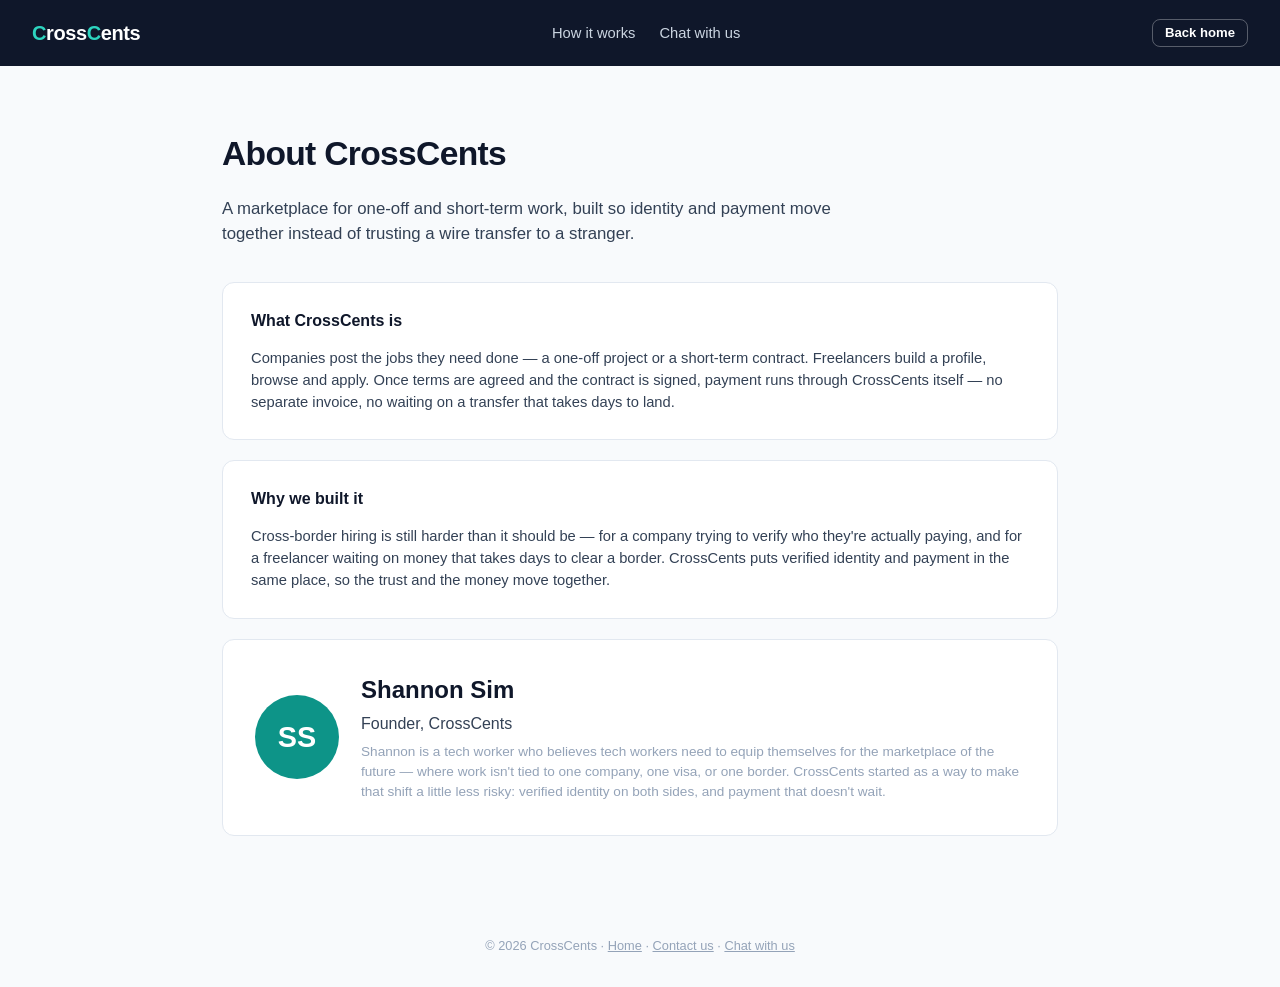
==== about.html @ 7cda4a00 "Pivot to a job marketplace: browse/apply/profiles, and a wider front-page redesign - New pages: abou" ====
<!DOCTYPE html>
<html lang="en">
<head>
  <meta charset="UTF-8" />
  <meta name="viewport" content="width=device-width, initial-scale=1.0" />
  <title>CrossCents — About us</title>
  <link rel="icon" type="image/svg+xml" href="favicon.svg" />
  <link rel="stylesheet" href="css/styles.css" />
</head>
<body>

  <nav class="nav">
    <a class="logo" href="index.html"><span class="logo-text"><span class="logo-c">C</span>ross<span class="logo-c">C</span>ents</span></a>
    <div class="nav-links">
      <a href="index.html#how-it-works">How it works</a>
      <a href="chat.html">Chat with us</a>
    </div>
    <div class="nav-actions">
      <a class="btn btn-secondary btn-sm" href="index.html">Back home</a>
    </div>
  </nav>

  <div class="page-narrow">
    <h1 style="font-size:2.1rem; letter-spacing:-0.02em; margin-bottom:8px;">About CrossCents</h1>
    <p style="color:var(--navy-soft); font-size:1.05rem; max-width:640px; margin-bottom:36px;">
      A marketplace for one-off and short-term work, built so identity and payment
      move together instead of trusting a wire transfer to a stranger.
    </p>

    <div class="profile-section">
      <h3>What CrossCents is</h3>
      <p>
        Companies post the jobs they need done — a one-off project or a short-term
        contract. Freelancers build a profile, browse and apply. Once terms are
        agreed and the contract is signed, payment runs through CrossCents itself —
        no separate invoice, no waiting on a transfer that takes days to land.
      </p>
    </div>

    <div class="profile-section">
      <h3>Why we built it</h3>
      <p>
        Cross-border hiring is still harder than it should be — for a company trying
        to verify who they're actually paying, and for a freelancer waiting on money
        that takes days to clear a border. CrossCents puts verified identity and
        payment in the same place, so the trust and the money move together.
      </p>
    </div>

    <div class="profile-header" style="margin-top:8px;">
      <div class="profile-avatar">SS</div>
      <div>
        <h2>Shannon Sim</h2>
        <div class="headline">Founder, CrossCents</div>
        <div class="meta">
          Shannon is a tech worker who believes tech workers need to equip
          themselves for the marketplace of the future — where work isn't tied to
          one company, one visa, or one border. CrossCents started as a way to make
          that shift a little less risky: verified identity on both sides, and
          payment that doesn't wait.
        </div>
      </div>
    </div>
  </div>

  <div class="footer">
    © 2026 CrossCents · <a href="index.html">Home</a> · <a href="contact.html">Contact us</a> · <a href="chat.html">Chat with us</a>
  </div>

</body>
</html>
---- css/styles.css ----
/* CrossCents — shared styles
   Palette: deep navy for text/headers, emerald for money/CTA, soft neutral background */

:root {
  --navy: #0f172a;
  --navy-soft: #334155;
  --emerald: #2dd4bf;
  --emerald-rgb: 45, 212, 191;
  --emerald-dark: #0d9488;
  --bg: #f8fafc;
  --card: #ffffff;
  --border: #e2e8f0;
  --danger: #dc2626;
  --amber: #d97706;
  --radius: 12px;
  --shadow: 0 1px 3px rgba(15, 23, 42, 0.08), 0 1px 2px rgba(15, 23, 42, 0.06);
}

* { box-sizing: border-box; }

body {
  margin: 0;
  font-family: -apple-system, BlinkMacSystemFont, "Segoe UI", Roboto, Helvetica, Arial, sans-serif;
  background: var(--bg);
  color: var(--navy);
  line-height: 1.5;
}

a { color: inherit; text-decoration: none; }

/* Nav */
.nav {
  display: flex;
  align-items: center;
  justify-content: space-between;
  padding: 18px 32px;
  background: var(--navy);
  color: white;
}

.logo {
  font-weight: 700;
  font-size: 1.25rem;
  letter-spacing: -0.02em;
  display: flex;
  align-items: center;
  gap: 8px;
  color: inherit;
}

.logo .logo-c { color: var(--emerald); }

.nav-links {
  display: flex;
  gap: 24px;
  align-items: center;
}

.nav-links a {
  color: #cbd5e1;
  font-size: 0.92rem;
}

.nav-links a:hover { color: white; }

.nav-actions { display: flex; align-items: center; gap: 10px; }

/* Buttons */
.btn {
  display: inline-flex;
  align-items: center;
  justify-content: center;
  padding: 10px 18px;
  border-radius: 8px;
  font-size: 0.92rem;
  font-weight: 600;
  line-height: 1;
  border: 1px solid transparent;
  cursor: pointer;
  transition: opacity 0.15s ease;
  vertical-align: middle;
}

.btn:hover { opacity: 0.9; }

.btn-primary {
  background: var(--emerald);
  color: white;
}

.btn-secondary {
  background: transparent;
  color: white;
  border-color: rgba(255, 255, 255, 0.3);
}

.btn-outline {
  background: transparent;
  color: var(--navy);
  border-color: var(--border);
}

.btn-block { width: 100%; }
.btn-danger { background: var(--danger); color: white; }
.btn-sm { padding: 6px 12px; font-size: 0.82rem; }

/* Layout */
.page {
  max-width: 1200px;
  margin: 0 auto;
  padding: 40px 32px;
}

.page-narrow {
  max-width: 900px;
  margin: 0 auto;
  padding: 40px 32px;
}

.center-page {
  min-height: calc(100vh - 66px);
  display: flex;
  align-items: center;
  justify-content: center;
  padding: 40px 20px;
}

/* Hero */
.hero {
  text-align: center;
  padding: 72px 20px 40px;
  max-width: 980px;
  margin: 0 auto;
}

.hero h1 {
  font-size: clamp(2.1rem, 5vw, 3.4rem);
  letter-spacing: -0.03em;
  margin-bottom: 20px;
  max-width: 100%;
}

.hero p {
  font-size: 1.2rem;
  color: var(--navy-soft);
  max-width: 640px;
  margin: 0 auto 36px;
}

.hero-actions {
  display: flex;
  gap: 14px;
  justify-content: center;
  margin-bottom: 36px;
}

.hero-actions .btn {
  padding: 14px 28px;
  font-size: 1.05rem;
}

.hero-actions .btn-outline { border-color: var(--border); }

/* Hero search bar */
.hero-search {
  display: flex;
  align-items: center;
  gap: 8px;
  background: var(--card);
  border: 1px solid var(--border);
  border-radius: 999px;
  padding: 8px 8px 8px 22px;
  box-shadow: var(--shadow);
  max-width: 620px;
  margin: 0 auto 20px;
}

.hero-search input {
  flex: 1;
  border: none;
  outline: none;
  font-size: 1rem;
  padding: 10px 0;
  background: transparent;
  color: var(--navy);
  font-family: inherit;
}

.hero-search input::placeholder { color: #94a3b8; }

.hero-search .btn { padding: 11px 22px; white-space: nowrap; }

/* Category chips */
.category-row {
  display: flex;
  flex-wrap: wrap;
  gap: 10px;
  justify-content: center;
  margin-bottom: 8px;
}

.category-chip {
  display: inline-flex;
  align-items: center;
  padding: 7px 16px;
  border-radius: 999px;
  border: 1px solid var(--border);
  background: var(--card);
  color: var(--navy-soft);
  font-size: 0.85rem;
  font-weight: 600;
  cursor: pointer;
  transition: all 0.15s ease;
}

.category-chip:hover { border-color: var(--emerald); color: var(--emerald-dark); }
.category-chip.active { background: var(--navy); color: white; border-color: var(--navy); }

/* Hero animated visual */
.hero-visual {
  position: relative;
  max-width: 340px;
  height: 160px;
  margin: 8px auto 44px;
}

.hero-visual-scene {
  position: absolute;
  inset: 0;
  display: flex;
  align-items: center;
  gap: 14px;
  background: var(--card);
  border: 1px solid var(--border);
  border-radius: var(--radius);
  box-shadow: var(--shadow);
  padding: 20px 24px;
  opacity: 0;
  animation: heroSceneCycle 9s infinite;
}

.hero-visual-scene .avatar {
  flex-shrink: 0;
  width: 44px;
  height: 44px;
  border-radius: 50%;
  display: flex;
  align-items: center;
  justify-content: center;
  font-weight: 700;
  font-size: 0.95rem;
  color: white;
}

.hero-visual-scene .scene-text .scene-title { font-weight: 700; font-size: 0.95rem; margin-bottom: 2px; }
.hero-visual-scene .scene-text .scene-sub { font-size: 0.82rem; color: var(--navy-soft); }

.hero-visual-scene.scene-1 { animation-delay: 0s; }
.hero-visual-scene.scene-2 { animation-delay: 3s; }
.hero-visual-scene.scene-3 { animation-delay: 6s; }

.hero-visual-scene.scene-1 .avatar { background: var(--navy-soft); }
.hero-visual-scene.scene-2 .avatar { background: var(--amber); }
.hero-visual-scene.scene-3 .avatar { background: var(--emerald-dark); }

@keyframes heroSceneCycle {
  0%   { opacity: 0; transform: translateY(10px); }
  4%   { opacity: 1; transform: translateY(0); }
  30%  { opacity: 1; transform: translateY(0); }
  34%  { opacity: 0; transform: translateY(-10px); }
  100% { opacity: 0; }
}

@media (prefers-reduced-motion: reduce) {
  .hero-visual-scene { animation: none; opacity: 0; }
  .hero-visual-scene.scene-1 { opacity: 1; }
}

/* How it works — two paths */
.paths {
  display: grid;
  grid-template-columns: repeat(2, 1fr);
  gap: 28px;
  padding: 40px 0 80px;
  max-width: 1160px;
  margin: 0 auto;
}

.path-card {
  background: var(--card);
  border: 1px solid var(--border);
  border-radius: var(--radius);
  padding: 40px;
  display: flex;
  flex-direction: column;
}

.path-card .action-row {
  margin-top: auto;
  padding-top: 22px;
}

.path-label {
  display: inline-block;
  align-self: flex-start;
  font-size: 0.72rem;
  font-weight: 700;
  text-transform: uppercase;
  letter-spacing: 0.04em;
  padding: 4px 10px;
  border-radius: 999px;
  margin-bottom: 14px;
}

.path-label.freelancer { background: rgba(var(--emerald-rgb), 0.12); color: var(--emerald-dark); }
.path-label.company { background: rgba(15, 23, 42, 0.08); color: var(--navy); }

.path-card h3 { margin: 0 0 24px; font-size: 1.55rem; letter-spacing: -0.01em; }

.path-step {
  display: flex;
  gap: 16px;
  margin-bottom: 22px;
}

.path-step:last-child { margin-bottom: 0; }

.path-step .path-step-num {
  flex-shrink: 0;
  width: 32px;
  height: 32px;
  border-radius: 50%;
  background: rgba(15, 23, 42, 0.06);
  display: flex;
  align-items: center;
  justify-content: center;
  font-weight: 700;
  font-size: 0.9rem;
}

.path-card.freelancer .path-step-num { background: rgba(var(--emerald-rgb), 0.12); color: var(--emerald-dark); }

.path-step h4 { margin: 0 0 4px; font-size: 1.08rem; }
.path-step p { margin: 0; font-size: 0.95rem; color: var(--navy-soft); }

/* Auth card */
.auth-card {
  background: var(--card);
  border: 1px solid var(--border);
  border-radius: var(--radius);
  box-shadow: var(--shadow);
  width: 100%;
  max-width: 520px;
  padding: 40px;
}

.auth-card h2 { margin: 0 0 4px; font-size: 1.3rem; }
.auth-card .subtitle { color: var(--navy-soft); font-size: 0.9rem; margin-bottom: 24px; }

.auth-badge {
  display: inline-block;
  font-size: 0.72rem;
  font-weight: 700;
  text-transform: uppercase;
  letter-spacing: 0.04em;
  padding: 4px 10px;
  border-radius: 999px;
  margin-bottom: 14px;
}

.auth-badge.freelancer { background: rgba(var(--emerald-rgb), 0.12); color: var(--emerald-dark); }
.auth-badge.company { background: rgba(15, 23, 42, 0.08); color: var(--navy); }

.flow-mount {
  min-height: 320px;
  display: flex;
  align-items: center;
  justify-content: center;
  border: 1px dashed var(--border);
  border-radius: 8px;
  margin-bottom: 16px;
  padding: 20px;
  text-align: center;
}

.flow-mount .placeholder-copy {
  color: #94a3b8;
  font-size: 0.85rem;
}

.flow-divider {
  display: flex;
  align-items: center;
  gap: 10px;
  color: #94a3b8;
  font-size: 0.78rem;
  margin: 16px 0;
}

.flow-divider::before, .flow-divider::after {
  content: "";
  flex: 1;
  height: 1px;
  background: var(--border);
}

/* Dashboard */
.dash-header {
  display: flex;
  align-items: center;
  justify-content: space-between;
  padding: 18px 32px;
  background: var(--navy);
  color: white;
}

.dash-header .who { font-size: 0.85rem; color: #cbd5e1; }
.dash-header .who strong { color: white; }

.role-badge {
  font-size: 0.68rem;
  font-weight: 700;
  text-transform: uppercase;
  background: rgba(var(--emerald-rgb), 0.2);
  color: #5eead4;
  padding: 3px 8px;
  border-radius: 999px;
  margin-left: 8px;
}

.stat-row {
  display: grid;
  grid-template-columns: repeat(3, 1fr);
  gap: 18px;
  margin-bottom: 32px;
}

.stat-tile {
  background: var(--card);
  border: 1px solid var(--border);
  border-radius: var(--radius);
  padding: 20px;
}

.stat-tile .label {
  font-size: 0.78rem;
  color: var(--navy-soft);
  text-transform: uppercase;
  letter-spacing: 0.03em;
  margin-bottom: 6px;
}

.stat-tile .value {
  font-size: 1.7rem;
  font-weight: 700;
  letter-spacing: -0.02em;
}

.stat-tile .value.emerald { color: var(--emerald-dark); }

.section-title {
  font-size: 1rem;
  font-weight: 700;
  margin: 32px 0 14px;
  display: flex;
  align-items: center;
  justify-content: space-between;
}

.card-table {
  background: var(--card);
  border: 1px solid var(--border);
  border-radius: var(--radius);
  overflow: hidden;
}

table { width: 100%; border-collapse: collapse; }

th {
  text-align: left;
  font-size: 0.75rem;
  text-transform: uppercase;
  letter-spacing: 0.03em;
  color: #94a3b8;
  padding: 12px 20px;
  border-bottom: 1px solid var(--border);
}

td {
  padding: 14px 20px;
  border-bottom: 1px solid var(--border);
  font-size: 0.9rem;
}

tr:last-child td { border-bottom: none; }

.status-pill {
  font-size: 0.72rem;
  font-weight: 600;
  padding: 3px 10px;
  border-radius: 999px;
}

.status-pill.complete { background: rgba(var(--emerald-rgb), 0.12); color: var(--emerald-dark); }
.status-pill.pending { background: rgba(217, 119, 6, 0.12); color: var(--amber); }

.action-row { display: flex; gap: 12px; margin-top: 20px; }

/* Modal */
.modal-overlay {
  position: fixed;
  inset: 0;
  background: rgba(15, 23, 42, 0.55);
  display: none;
  align-items: center;
  justify-content: center;
  z-index: 50;
}

.modal-overlay.open { display: flex; }

.modal {
  background: white;
  border-radius: var(--radius);
  padding: 28px;
  width: 100%;
  max-width: 380px;
  box-shadow: var(--shadow);
}

.modal h3 { margin: 0 0 4px; }
.modal .modal-sub { color: var(--navy-soft); font-size: 0.85rem; margin-bottom: 18px; }

.field { margin-bottom: 14px; }
.field label { display: block; font-size: 0.82rem; font-weight: 600; margin-bottom: 6px; }

.field input, .field select {
  width: 100%;
  padding: 10px 12px;
  border: 1px solid var(--border);
  border-radius: 8px;
  font-size: 0.92rem;
}

.otp-note {
  background: #f1f5f9;
  border-radius: 8px;
  padding: 10px 12px;
  font-size: 0.8rem;
  color: var(--navy-soft);
  margin-bottom: 14px;
}

.modal-actions { display: flex; gap: 10px; margin-top: 18px; }
.modal-actions .btn { flex: 1; }

.toast {
  position: fixed;
  bottom: 24px;
  left: 50%;
  transform: translateX(-50%) translateY(20px);
  background: var(--navy);
  color: white;
  padding: 12px 20px;
  border-radius: 8px;
  font-size: 0.88rem;
  opacity: 0;
  pointer-events: none;
  transition: all 0.25s ease;
  z-index: 60;
}

.toast.show {
  opacity: 1;
  transform: translateX(-50%) translateY(0);
}

.footer {
  text-align: center;
  color: #94a3b8;
  font-size: 0.8rem;
  padding: 32px;
}

.footer a { color: #94a3b8; text-decoration: underline; }
.footer a:hover { color: var(--navy-soft); }

/* Secondary nav — tabs within a dashboard section */
.subnav {
  display: flex;
  gap: 4px;
  background: var(--navy);
  padding: 0 32px;
  border-top: 1px solid rgba(255, 255, 255, 0.08);
}

.subnav a {
  padding: 12px 16px;
  font-size: 0.88rem;
  color: #94a3b8;
  border-bottom: 2px solid transparent;
}

.subnav a:hover { color: white; }
.subnav a.active { color: white; border-bottom-color: var(--emerald); }

/* Page search bar (jobs / talent listing pages) */
.page-search {
  display: flex;
  align-items: center;
  gap: 10px;
  background: var(--card);
  border: 1px solid var(--border);
  border-radius: 10px;
  padding: 4px 4px 4px 16px;
  margin-bottom: 18px;
}

.page-search input {
  flex: 1;
  border: none;
  outline: none;
  font-size: 0.95rem;
  padding: 10px 0;
  background: transparent;
  color: var(--navy);
  font-family: inherit;
}

.page-search input::placeholder { color: #94a3b8; }

/* Listing cards — jobs and talent */
.listing-grid {
  display: flex;
  flex-direction: column;
  gap: 14px;
}

.listing-card {
  background: var(--card);
  border: 1px solid var(--border);
  border-radius: var(--radius);
  padding: 22px 26px;
  display: flex;
  align-items: flex-start;
  justify-content: space-between;
  gap: 20px;
}

.listing-card .listing-main { flex: 1; min-width: 0; }

.listing-card h4 {
  margin: 0 0 4px;
  font-size: 1.08rem;
}

.listing-card .listing-meta {
  font-size: 0.85rem;
  color: var(--navy-soft);
  margin-bottom: 10px;
}

.listing-card .listing-desc {
  font-size: 0.9rem;
  color: var(--navy-soft);
  margin-bottom: 12px;
  max-width: 640px;
}

.tag-row { display: flex; flex-wrap: wrap; gap: 6px; }

.tag {
  font-size: 0.75rem;
  font-weight: 600;
  padding: 4px 10px;
  border-radius: 999px;
  background: rgba(15, 23, 42, 0.06);
  color: var(--navy-soft);
}

.listing-card .listing-side {
  flex-shrink: 0;
  text-align: right;
  display: flex;
  flex-direction: column;
  align-items: flex-end;
  gap: 10px;
}

.listing-card .listing-budget {
  font-weight: 700;
  font-size: 1.05rem;
  color: var(--emerald-dark);
}

/* Profile page */
.profile-header {
  display: flex;
  align-items: center;
  gap: 22px;
  background: var(--card);
  border: 1px solid var(--border);
  border-radius: var(--radius);
  padding: 32px;
  margin-bottom: 28px;
}

.profile-avatar {
  flex-shrink: 0;
  width: 84px;
  height: 84px;
  border-radius: 50%;
  background: var(--emerald-dark);
  color: white;
  display: flex;
  align-items: center;
  justify-content: center;
  font-weight: 700;
  font-size: 1.8rem;
}

.profile-header h2 { margin: 0 0 4px; font-size: 1.5rem; }
.profile-header .headline { font-size: 1rem; color: var(--navy-soft); margin-bottom: 6px; }
.profile-header .meta { font-size: 0.85rem; color: #94a3b8; }

.profile-section {
  background: var(--card);
  border: 1px solid var(--border);
  border-radius: var(--radius);
  padding: 26px 28px;
  margin-bottom: 20px;
}

.profile-section h3 { margin: 0 0 14px; font-size: 1rem; }
.profile-section p { margin: 0; font-size: 0.92rem; color: var(--navy-soft); }

.experience-item { margin-bottom: 18px; }
.experience-item:last-child { margin-bottom: 0; }
.experience-item .role { font-weight: 700; font-size: 0.95rem; }
.experience-item .company-line { font-size: 0.85rem; color: var(--navy-soft); margin-bottom: 4px; }
.experience-item .desc { font-size: 0.88rem; color: var(--navy-soft); }

.skill-tag-row { display: flex; flex-wrap: wrap; gap: 8px; }
.skill-tag {
  font-size: 0.82rem;
  font-weight: 600;
  padding: 6px 14px;
  border-radius: 999px;
  background: rgba(var(--emerald-rgb), 0.12);
  color: var(--emerald-dark);
}

@media (max-width: 720px) {
  .paths, .stat-row { grid-template-columns: 1fr; }
  .nav-links { display: none; }
  .listing-card { flex-direction: column; }
  .listing-card .listing-side { align-items: flex-start; }
  .profile-header { flex-direction: column; text-align: center; }
}

@media (max-width: 560px) {
  .hero h1 { font-size: 1.9rem; }
}

/* Chat widget */
.chat-window {
  background: var(--card);
  border: 1px solid var(--border);
  border-radius: var(--radius);
  box-shadow: var(--shadow);
  width: 100%;
  max-width: 480px;
  display: flex;
  flex-direction: column;
  height: 520px;
}

.chat-header {
  padding: 18px 22px;
  border-bottom: 1px solid var(--border);
}

.chat-header .status { font-size: 0.78rem; color: var(--emerald-dark); font-weight: 600; }

.chat-messages {
  flex: 1;
  overflow-y: auto;
  padding: 20px;
  display: flex;
  flex-direction: column;
  gap: 12px;
}

.chat-bubble {
  max-width: 78%;
  padding: 10px 14px;
  border-radius: 14px;
  font-size: 0.9rem;
  line-height: 1.4;
}

.chat-bubble.bot {
  align-self: flex-start;
  background: #f1f5f9;
  color: var(--navy);
  border-bottom-left-radius: 4px;
}

.chat-bubble.user {
  align-self: flex-end;
  background: var(--navy);
  color: white;
  border-bottom-right-radius: 4px;
}

.chat-input-row {
  display: flex;
  gap: 8px;
  padding: 14px;
  border-top: 1px solid var(--border);
}

.chat-input-row input {
  flex: 1;
  border: 1px solid var(--border);
  border-radius: 999px;
  padding: 10px 16px;
  font-size: 0.9rem;
  outline: none;
  font-family: inherit;
}
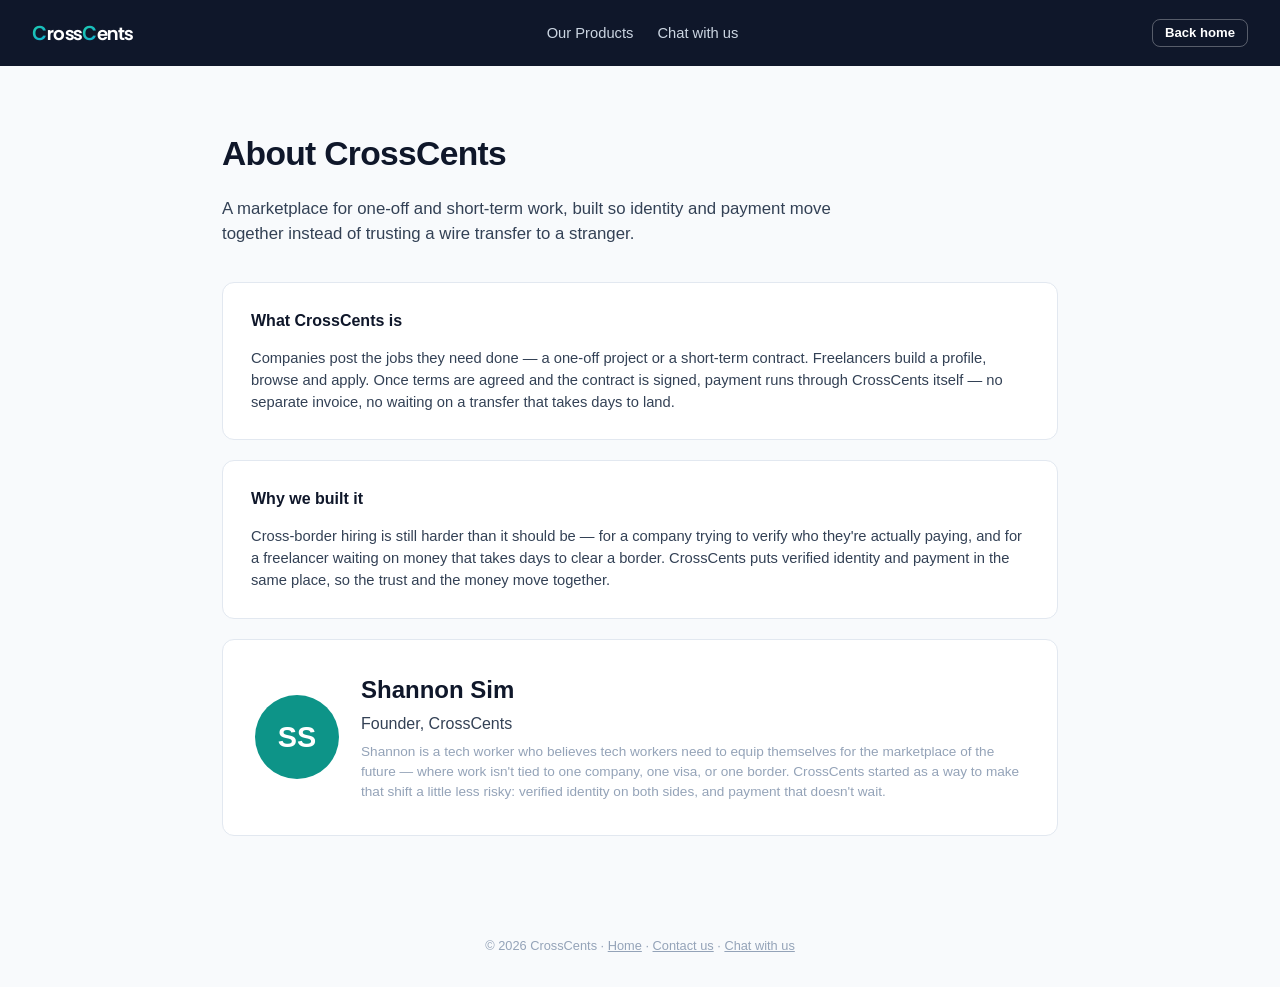
==== commit 88dc747d: "Rework hero as full-bleed background, fix nav redundancy, add Products page, brand gradient - Hero: " ====
--- a/about.html
+++ b/about.html
@@ -12,7 +12,7 @@
   <nav class="nav">
     <a class="logo" href="index.html"><span class="logo-text"><span class="logo-c">C</span>ross<span class="logo-c">C</span>ents</span></a>
     <div class="nav-links">
-      <a href="index.html#how-it-works">How it works</a>
+      <a href="products.html">Our Products</a>
       <a href="chat.html">Chat with us</a>
     </div>
     <div class="nav-actions">
--- a/css/styles.css
+++ b/css/styles.css
@@ -1,3 +1,5 @@
+@import url('https://fonts.googleapis.com/css2?family=Rethink+Sans:wght@400;500;600;700;800&display=swap');
+
 /* CrossCents — shared styles
    Palette: deep navy for text/headers, emerald for money/CTA, soft neutral background */
 
@@ -14,6 +16,11 @@
   --amber: #d97706;
   --radius: 12px;
   --shadow: 0 1px 3px rgba(15, 23, 42, 0.08), 0 1px 2px rgba(15, 23, 42, 0.06);
+
+  /* Brand mark — the two-tone gradient used for the CrossCents logo and primary buttons */
+  --brand-from: #22d3a6;
+  --brand-to: #0ea5d9;
+  --brand-gradient: linear-gradient(135deg, var(--brand-from), var(--brand-to));
 }
 
 * { box-sizing: border-box; }
@@ -39,6 +46,7 @@
 }
 
 .logo {
+  font-family: "Rethink Sans", -apple-system, BlinkMacSystemFont, "Segoe UI", Roboto, Helvetica, Arial, sans-serif;
   font-weight: 700;
   font-size: 1.25rem;
   letter-spacing: -0.02em;
@@ -48,7 +56,12 @@
   color: inherit;
 }
 
-.logo .logo-c { color: var(--emerald); }
+.logo .logo-c {
+  background: var(--brand-gradient);
+  -webkit-background-clip: text;
+  background-clip: text;
+  color: transparent;
+}
 
 .nav-links {
   display: flex;
@@ -84,7 +97,7 @@
 .btn:hover { opacity: 0.9; }
 
 .btn-primary {
-  background: var(--emerald);
+  background: var(--brand-gradient);
   color: white;
 }
 
@@ -125,10 +138,38 @@
   padding: 40px 20px;
 }
 
-/* Hero */
+/* Hero — full-bleed dark background with slow ambient motion behind the text */
 .hero {
+  position: relative;
+  overflow: hidden;
+  background: var(--navy);
+  padding: 96px 20px 72px;
+}
+
+.hero-bg {
+  position: absolute;
+  inset: -25%;
+  background:
+    radial-gradient(circle at 22% 28%, rgba(var(--emerald-rgb), 0.38), transparent 45%),
+    radial-gradient(circle at 78% 65%, rgba(var(--emerald-rgb), 0.22), transparent 50%),
+    radial-gradient(circle at 50% 85%, rgba(51, 65, 85, 0.7), transparent 55%);
+  filter: blur(70px);
+  animation: heroDrift 20s ease-in-out infinite alternate;
+}
+
+@keyframes heroDrift {
+  0%   { transform: translate(-3%, -2%) scale(1); }
+  100% { transform: translate(3%, 2%) scale(1.1); }
+}
+
+@media (prefers-reduced-motion: reduce) {
+  .hero-bg { animation: none; }
+}
+
+.hero-content {
+  position: relative;
+  z-index: 1;
   text-align: center;
-  padding: 72px 20px 40px;
   max-width: 980px;
   margin: 0 auto;
 }
@@ -138,11 +179,12 @@
   letter-spacing: -0.03em;
   margin-bottom: 20px;
   max-width: 100%;
+  color: white;
 }
 
 .hero p {
   font-size: 1.2rem;
-  color: var(--navy-soft);
+  color: rgba(255, 255, 255, 0.72);
   max-width: 640px;
   margin: 0 auto 36px;
 }
@@ -151,7 +193,7 @@
   display: flex;
   gap: 14px;
   justify-content: center;
-  margin-bottom: 36px;
+  margin-top: 8px;
 }
 
 .hero-actions .btn {
@@ -159,7 +201,10 @@
   font-size: 1.05rem;
 }
 
-.hero-actions .btn-outline { border-color: var(--border); }
+.hero .btn-outline {
+  color: white;
+  border-color: rgba(255, 255, 255, 0.35);
+}
 
 /* Hero search bar */
 .hero-search {
@@ -216,64 +261,17 @@
 .category-chip:hover { border-color: var(--emerald); color: var(--emerald-dark); }
 .category-chip.active { background: var(--navy); color: white; border-color: var(--navy); }
 
-/* Hero animated visual */
-.hero-visual {
-  position: relative;
-  max-width: 340px;
-  height: 160px;
-  margin: 8px auto 44px;
-}
-
-.hero-visual-scene {
-  position: absolute;
-  inset: 0;
-  display: flex;
-  align-items: center;
-  gap: 14px;
-  background: var(--card);
-  border: 1px solid var(--border);
-  border-radius: var(--radius);
-  box-shadow: var(--shadow);
-  padding: 20px 24px;
-  opacity: 0;
-  animation: heroSceneCycle 9s infinite;
-}
-
-.hero-visual-scene .avatar {
-  flex-shrink: 0;
-  width: 44px;
-  height: 44px;
-  border-radius: 50%;
-  display: flex;
-  align-items: center;
-  justify-content: center;
-  font-weight: 700;
-  font-size: 0.95rem;
-  color: white;
-}
-
-.hero-visual-scene .scene-text .scene-title { font-weight: 700; font-size: 0.95rem; margin-bottom: 2px; }
-.hero-visual-scene .scene-text .scene-sub { font-size: 0.82rem; color: var(--navy-soft); }
-
-.hero-visual-scene.scene-1 { animation-delay: 0s; }
-.hero-visual-scene.scene-2 { animation-delay: 3s; }
-.hero-visual-scene.scene-3 { animation-delay: 6s; }
-
-.hero-visual-scene.scene-1 .avatar { background: var(--navy-soft); }
-.hero-visual-scene.scene-2 .avatar { background: var(--amber); }
-.hero-visual-scene.scene-3 .avatar { background: var(--emerald-dark); }
-
-@keyframes heroSceneCycle {
-  0%   { opacity: 0; transform: translateY(10px); }
-  4%   { opacity: 1; transform: translateY(0); }
-  30%  { opacity: 1; transform: translateY(0); }
-  34%  { opacity: 0; transform: translateY(-10px); }
-  100% { opacity: 0; }
-}
-
-@media (prefers-reduced-motion: reduce) {
-  .hero-visual-scene { animation: none; opacity: 0; }
-  .hero-visual-scene.scene-1 { opacity: 1; }
+/* Ghost variant — category chips sitting on the dark hero background */
+.category-chip.ghost {
+  background: rgba(255, 255, 255, 0.08);
+  border-color: rgba(255, 255, 255, 0.22);
+  color: rgba(255, 255, 255, 0.92);
+}
+
+.category-chip.ghost:hover {
+  background: rgba(255, 255, 255, 0.16);
+  border-color: rgba(255, 255, 255, 0.4);
+  color: white;
 }
 
 /* How it works — two paths */
@@ -740,6 +738,28 @@
 .experience-item .company-line { font-size: 0.85rem; color: var(--navy-soft); margin-bottom: 4px; }
 .experience-item .desc { font-size: 0.88rem; color: var(--navy-soft); }
 
+/* Product grid (products.html) */
+.product-grid {
+  display: grid;
+  grid-template-columns: repeat(2, 1fr);
+  gap: 20px;
+}
+
+.product-grid .profile-section { margin-bottom: 0; }
+
+.product-badge {
+  display: inline-block;
+  font-size: 0.72rem;
+  font-weight: 700;
+  text-transform: uppercase;
+  letter-spacing: 0.04em;
+  padding: 4px 10px;
+  border-radius: 999px;
+  background: rgba(var(--emerald-rgb), 0.12);
+  color: var(--emerald-dark);
+  margin-bottom: 12px;
+}
+
 .skill-tag-row { display: flex; flex-wrap: wrap; gap: 8px; }
 .skill-tag {
   font-size: 0.82rem;
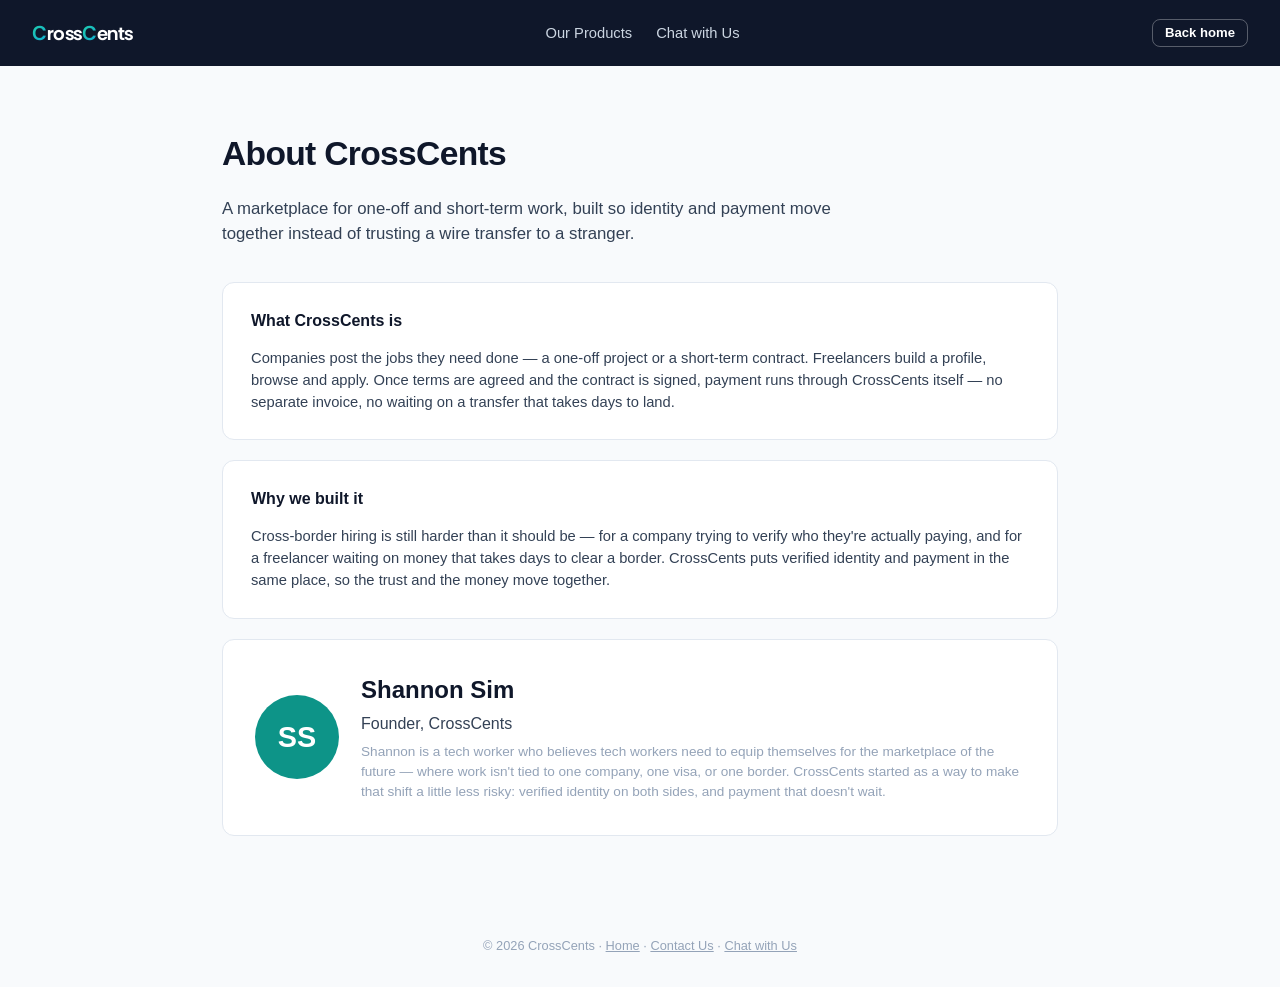
==== commit 8639a636: "Bring back the hero story as ambient background cards, fix nav casing and a typo - Hero: the applied" ====
--- a/about.html
+++ b/about.html
@@ -13,7 +13,7 @@
     <a class="logo" href="index.html"><span class="logo-text"><span class="logo-c">C</span>ross<span class="logo-c">C</span>ents</span></a>
     <div class="nav-links">
       <a href="products.html">Our Products</a>
-      <a href="chat.html">Chat with us</a>
+      <a href="chat.html">Chat with Us</a>
     </div>
     <div class="nav-actions">
       <a class="btn btn-secondary btn-sm" href="index.html">Back home</a>
@@ -64,7 +64,7 @@
   </div>
 
   <div class="footer">
-    © 2026 CrossCents · <a href="index.html">Home</a> · <a href="contact.html">Contact us</a> · <a href="chat.html">Chat with us</a>
+    © 2026 CrossCents · <a href="index.html">Home</a> · <a href="contact.html">Contact Us</a> · <a href="chat.html">Chat with Us</a>
   </div>
 
 </body>
--- a/css/styles.css
+++ b/css/styles.css
@@ -166,6 +166,69 @@
   .hero-bg { animation: none; }
 }
 
+/* Ambient story cards — the "applied → signed → paid" loop, tucked into the
+   corners behind the headline so it reads as atmosphere, not UI. */
+.hero-scenes {
+  position: absolute;
+  inset: 0;
+  z-index: 0;
+  overflow: hidden;
+  pointer-events: none;
+}
+
+.hero-scene {
+  position: absolute;
+  display: flex;
+  align-items: center;
+  gap: 12px;
+  max-width: 240px;
+  padding: 12px 16px;
+  border-radius: 12px;
+  background: rgba(255, 255, 255, 0.07);
+  border: 1px solid rgba(255, 255, 255, 0.14);
+  backdrop-filter: blur(6px);
+  -webkit-backdrop-filter: blur(6px);
+  opacity: 0;
+  animation: heroSceneDrift 15s infinite;
+}
+
+.hero-scene .avatar {
+  flex-shrink: 0;
+  width: 36px;
+  height: 36px;
+  border-radius: 50%;
+  display: flex;
+  align-items: center;
+  justify-content: center;
+  font-weight: 700;
+  font-size: 0.8rem;
+  color: white;
+  background: rgba(255, 255, 255, 0.14);
+}
+
+.hero-scene .scene-title { font-weight: 700; font-size: 0.82rem; color: rgba(255, 255, 255, 0.92); margin-bottom: 1px; }
+.hero-scene .scene-sub { font-size: 0.72rem; color: rgba(255, 255, 255, 0.55); }
+
+.hero-scene.scene-1 { top: 14%; left: 5%; animation-delay: 0s; }
+.hero-scene.scene-2 { top: 62%; right: 6%; animation-delay: 5s; }
+.hero-scene.scene-3 { bottom: 10%; left: 8%; animation-delay: 10s; }
+
+@keyframes heroSceneDrift {
+  0%   { opacity: 0; transform: translateY(14px) scale(0.96); }
+  6%   { opacity: 1; transform: translateY(0) scale(1); }
+  27%  { opacity: 1; transform: translateY(0) scale(1); }
+  33%  { opacity: 0; transform: translateY(-14px) scale(0.96); }
+  100% { opacity: 0; }
+}
+
+@media (max-width: 900px) {
+  .hero-scenes { display: none; }
+}
+
+@media (prefers-reduced-motion: reduce) {
+  .hero-scene { animation: none; opacity: 0; }
+}
+
 .hero-content {
   position: relative;
   z-index: 1;
@@ -193,7 +256,7 @@
   display: flex;
   gap: 14px;
   justify-content: center;
-  margin-top: 8px;
+  margin-top: 30px;
 }
 
 .hero-actions .btn {
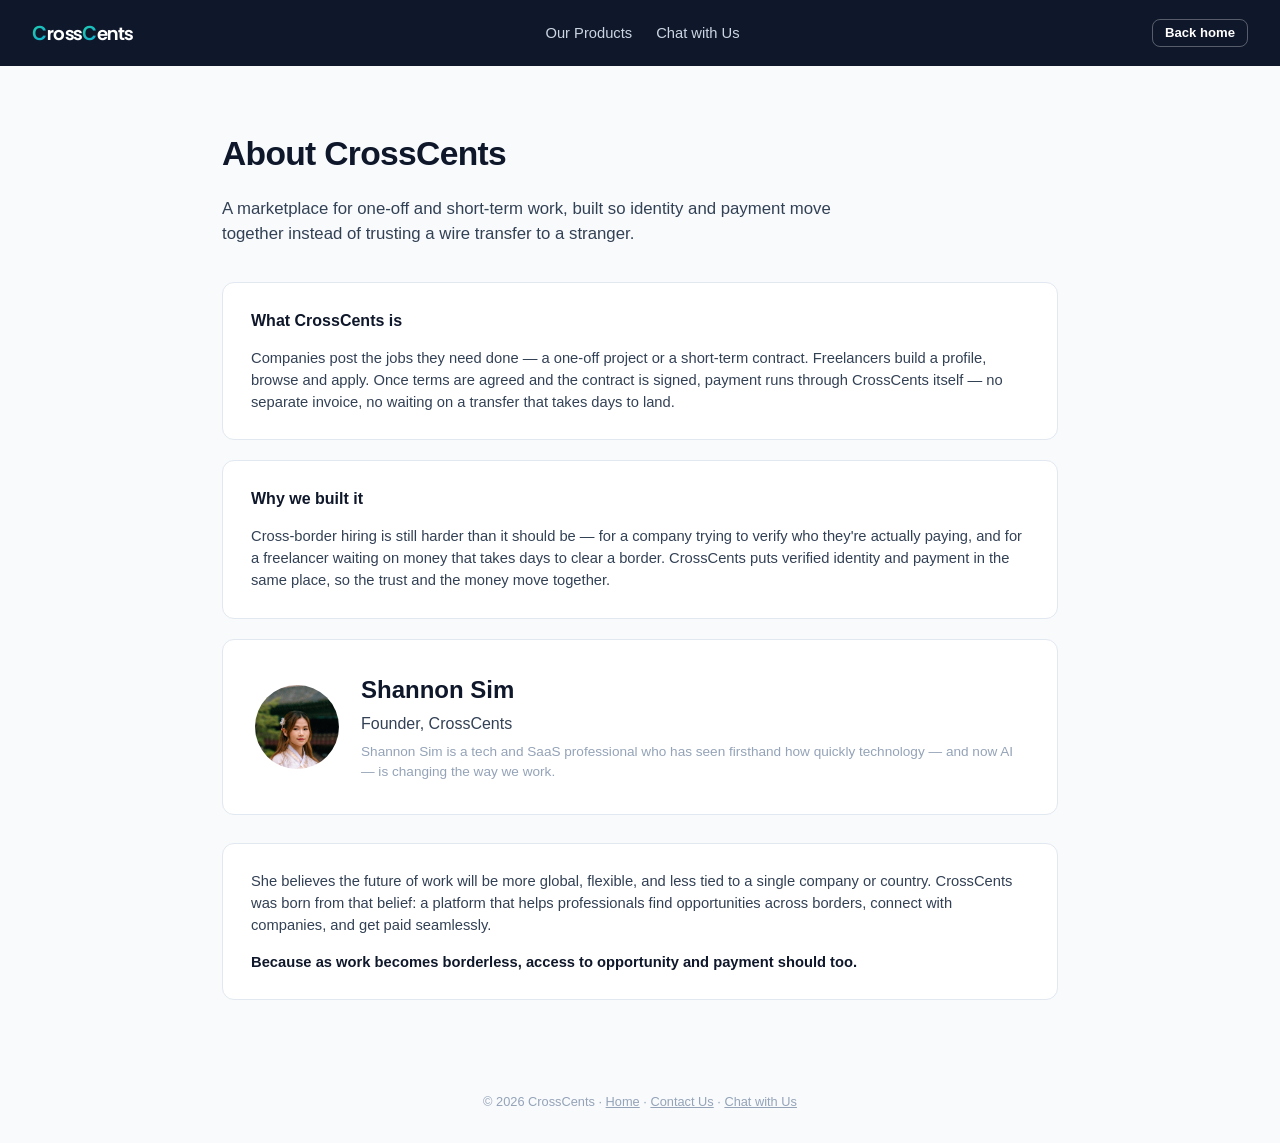
==== commit 11b270fb: "Polish landing page, remove testing bypass, rewrite products/about, add legal pages - Trim hero copy" ====
--- a/about.html
+++ b/about.html
@@ -48,18 +48,28 @@
     </div>
 
     <div class="profile-header" style="margin-top:8px;">
-      <div class="profile-avatar">SS</div>
+      <div class="profile-avatar"><img src="img/shannon-sim.jpg" alt="Shannon Sim" /></div>
       <div>
         <h2>Shannon Sim</h2>
         <div class="headline">Founder, CrossCents</div>
         <div class="meta">
-          Shannon is a tech worker who believes tech workers need to equip
-          themselves for the marketplace of the future — where work isn't tied to
-          one company, one visa, or one border. CrossCents started as a way to make
-          that shift a little less risky: verified identity on both sides, and
-          payment that doesn't wait.
+          Shannon Sim is a tech and SaaS professional who has seen firsthand how
+          quickly technology — and now AI — is changing the way we work.
         </div>
       </div>
+    </div>
+
+    <div class="profile-section">
+      <p>
+        She believes the future of work will be more global, flexible, and less
+        tied to a single company or country. CrossCents was born from that
+        belief: a platform that helps professionals find opportunities across
+        borders, connect with companies, and get paid seamlessly.
+      </p>
+      <p style="font-weight:700; color:var(--navy); margin-top:14px;">
+        Because as work becomes borderless, access to opportunity and payment
+        should too.
+      </p>
     </div>
   </div>
 
--- a/css/styles.css
+++ b/css/styles.css
@@ -209,9 +209,18 @@
 .hero-scene .scene-title { font-weight: 700; font-size: 0.82rem; color: rgba(255, 255, 255, 0.92); margin-bottom: 1px; }
 .hero-scene .scene-sub { font-size: 0.72rem; color: rgba(255, 255, 255, 0.55); }
 
-.hero-scene.scene-1 { top: 14%; left: 5%; animation-delay: 0s; }
-.hero-scene.scene-2 { top: 62%; right: 6%; animation-delay: 5s; }
-.hero-scene.scene-3 { bottom: 10%; left: 8%; animation-delay: 10s; }
+/* Two continuous tracks — one story cycling on the left, another on the
+   right, so there's always exactly one card visible per side. */
+.hero-scene.left-1, .hero-scene.left-2, .hero-scene.left-3 { top: 42%; left: 4%; }
+.hero-scene.right-1, .hero-scene.right-2, .hero-scene.right-3 { top: 42%; right: 4%; }
+
+.hero-scene.left-1 { animation-delay: 0s; }
+.hero-scene.left-2 { animation-delay: 5s; }
+.hero-scene.left-3 { animation-delay: 10s; }
+
+.hero-scene.right-1 { animation-delay: 2s; }
+.hero-scene.right-2 { animation-delay: 7s; }
+.hero-scene.right-3 { animation-delay: 12s; }
 
 @keyframes heroSceneDrift {
   0%   { opacity: 0; transform: translateY(14px) scale(0.96); }
@@ -337,6 +346,17 @@
   color: white;
 }
 
+/* Static chips — informational only, not clickable, so no pointer/hover affordance */
+.category-chip.static {
+  cursor: default;
+}
+
+.category-chip.static:hover {
+  background: rgba(255, 255, 255, 0.08);
+  border-color: rgba(255, 255, 255, 0.22);
+  color: rgba(255, 255, 255, 0.92);
+}
+
 /* How it works — two paths */
 .paths {
   display: grid;
@@ -778,6 +798,14 @@
   justify-content: center;
   font-weight: 700;
   font-size: 1.8rem;
+  overflow: hidden;
+}
+
+.profile-avatar img {
+  width: 100%;
+  height: 100%;
+  object-fit: cover;
+  display: block;
 }
 
 .profile-header h2 { margin: 0 0 4px; font-size: 1.5rem; }
